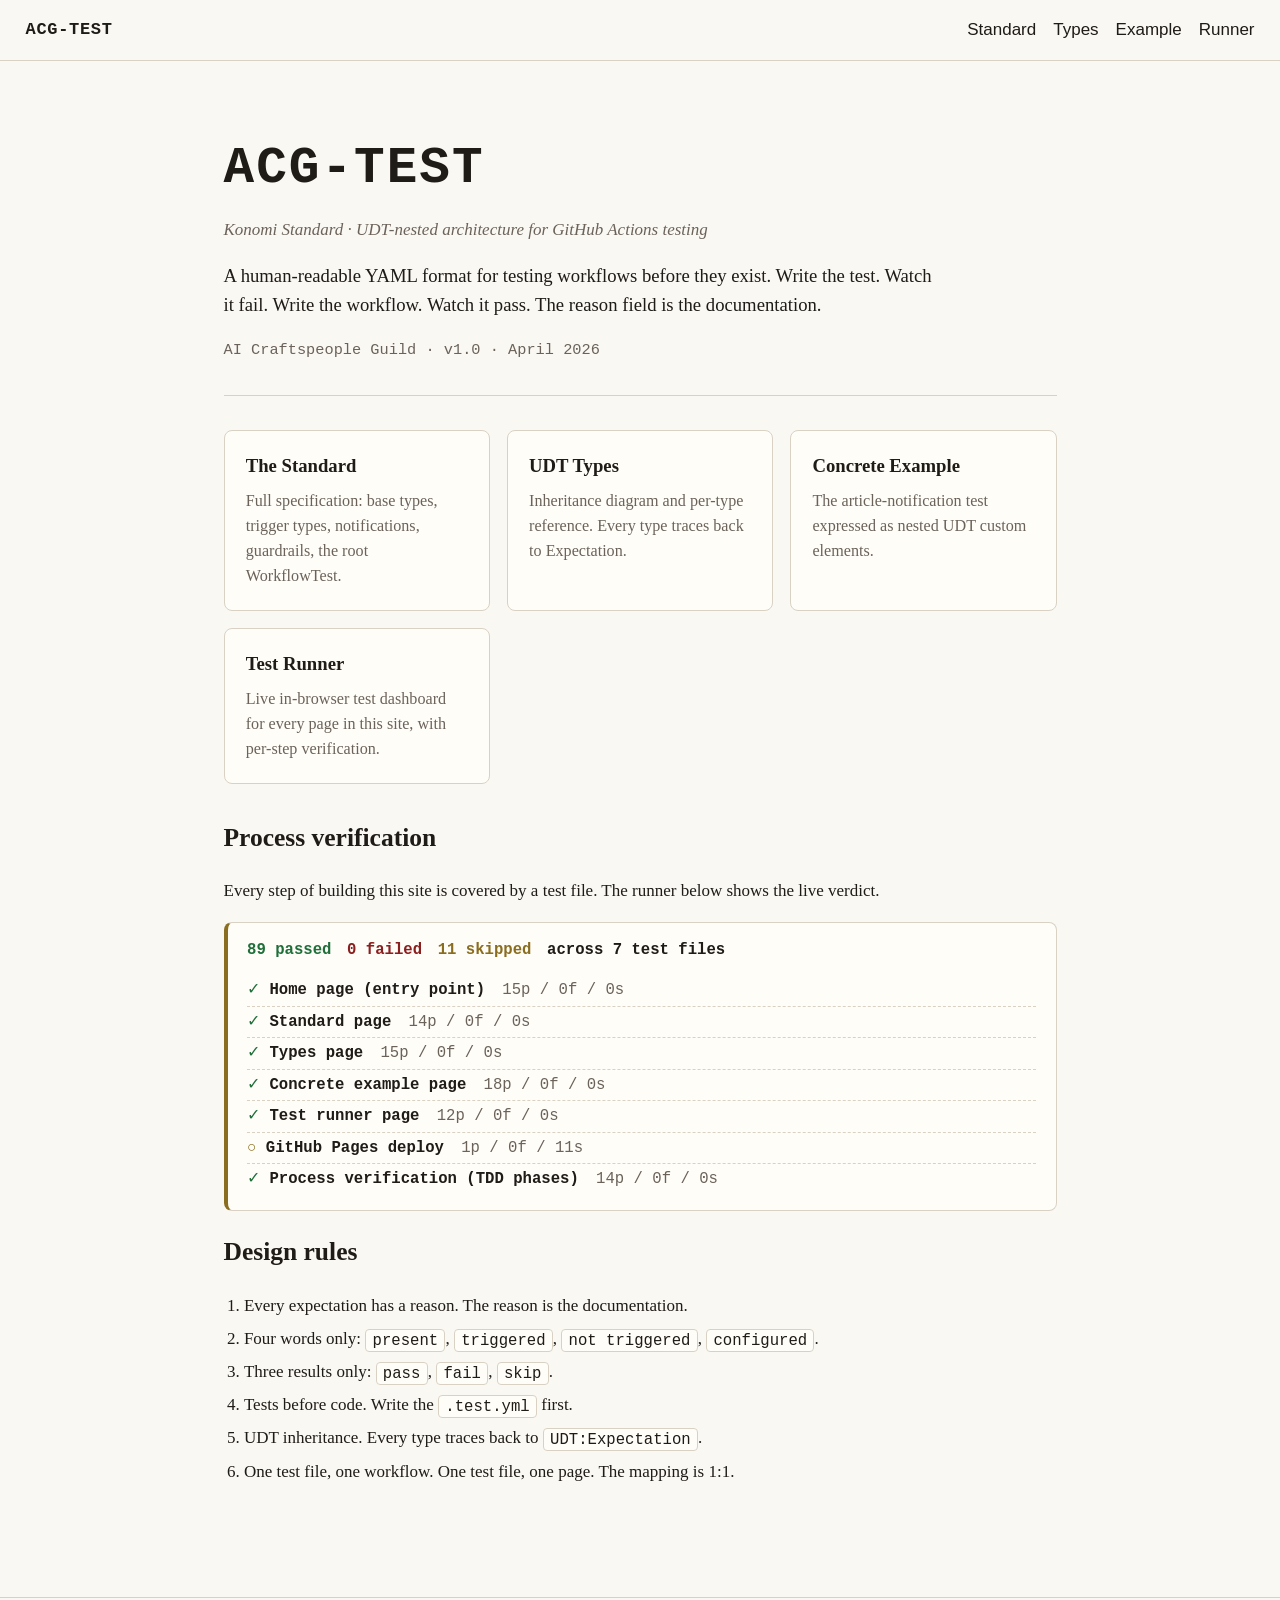
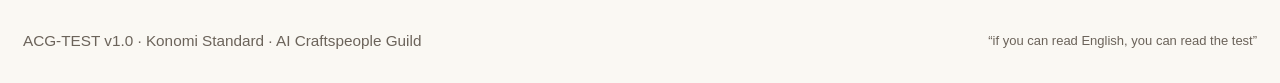
==== index.html @ 83467461 "Build ACG-TEST as a GitHub Pages app with test verification per page - index.html at repo root as th" ====
<!doctype html>
<html lang="en">
<head>
  <meta charset="utf-8">
  <meta name="viewport" content="width=device-width,initial-scale=1">
  <title>ACG-TEST · Workflow Testing Standard</title>
  <meta name="description" content="Human-readable YAML format for testing GitHub Actions workflows before they exist. Konomi Standard UDT-nested architecture.">
  <link rel="stylesheet" href="assets/style.css">
  <script type="module" src="assets/udt-elements.js"></script>
  <script type="module" src="assets/test-runner.js"></script>
</head>
<body data-page="index">
  <header class="site">
    <a class="brand" href="./index.html">ACG-TEST</a>
    <nav class="site-nav">
      <a href="./pages/standard.html">Standard</a>
      <a href="./pages/types.html">Types</a>
      <a href="./pages/example.html">Example</a>
      <a href="./pages/runner.html">Runner</a>
    </nav>
  </header>

  <main>
    <section class="hero">
      <h1>ACG-TEST</h1>
      <p class="tagline">Konomi Standard · UDT-nested architecture for GitHub Actions testing</p>
      <p class="lede">
        A human-readable YAML format for testing workflows before they exist.
        Write the test. Watch it fail. Write the workflow. Watch it pass.
        The reason field is the documentation.
      </p>
      <p class="version">AI Craftspeople Guild · v1.0 · April 2026</p>
    </section>

    <section class="card-grid">
      <a class="card" href="./pages/standard.html">
        <h2>The Standard</h2>
        <p>Full specification: base types, trigger types, notifications, guardrails, the root WorkflowTest.</p>
      </a>
      <a class="card" href="./pages/types.html">
        <h2>UDT Types</h2>
        <p>Inheritance diagram and per-type reference. Every type traces back to Expectation.</p>
      </a>
      <a class="card" href="./pages/example.html">
        <h2>Concrete Example</h2>
        <p>The article-notification test expressed as nested UDT custom elements.</p>
      </a>
      <a class="card" href="./pages/runner.html">
        <h2>Test Runner</h2>
        <p>Live in-browser test dashboard for every page in this site, with per-step verification.</p>
      </a>
    </section>

    <section>
      <h2>Process verification</h2>
      <p>Every step of building this site is covered by a test file. The runner below shows the live verdict.</p>
      <div id="site-summary" class="summary" aria-live="polite">Loading test summary&hellip;</div>
    </section>

    <section>
      <h2>Design rules</h2>
      <ol class="rules">
        <li>Every expectation has a reason. The reason is the documentation.</li>
        <li>Four words only: <code>present</code>, <code>triggered</code>, <code>not triggered</code>, <code>configured</code>.</li>
        <li>Three results only: <code>pass</code>, <code>fail</code>, <code>skip</code>.</li>
        <li>Tests before code. Write the <code>.test.yml</code> first.</li>
        <li>UDT inheritance. Every type traces back to <code>UDT:Expectation</code>.</li>
        <li>One test file, one workflow. One test file, one page. The mapping is 1:1.</li>
      </ol>
    </section>
  </main>

  <footer class="site">
    <p>ACG-TEST v1.0 · Konomi Standard · AI Craftspeople Guild</p>
    <p class="quiet">&ldquo;if you can read English, you can read the test&rdquo;</p>
  </footer>
</body>
</html>
---- assets/style.css ----
:root {
  --bg: #faf8f3;
  --ink: #1f1b17;
  --dim: #6b635a;
  --line: #d9d2c4;
  --accent: #7b3f00;
  --good: #1f6f3a;
  --bad: #8a1f1f;
  --skip: #8a6d1f;
  --card: #fffdf8;
  --mono: ui-monospace, SFMono-Regular, Menlo, Consolas, monospace;
  --serif: Iowan Old Style, Palatino, Georgia, serif;
  --sans: -apple-system, BlinkMacSystemFont, Segoe UI, Roboto, sans-serif;
}

* { box-sizing: border-box; }

html, body {
  margin: 0;
  padding: 0;
  background: var(--bg);
  color: var(--ink);
  font-family: var(--serif);
  font-size: 17px;
  line-height: 1.55;
}

a { color: var(--accent); text-decoration: none; }
a:hover { text-decoration: underline; }

code, pre { font-family: var(--mono); font-size: 0.92em; }
pre {
  background: var(--card);
  border: 1px solid var(--line);
  border-radius: 6px;
  padding: 1em;
  overflow-x: auto;
  line-height: 1.5;
}
pre.tree { white-space: pre; }

header.site, footer.site {
  border-bottom: 1px solid var(--line);
  padding: 1em 1.5em;
  display: flex;
  align-items: center;
  justify-content: space-between;
  gap: 1em;
  flex-wrap: wrap;
  font-family: var(--sans);
}
footer.site {
  border-top: 1px solid var(--line);
  border-bottom: 0;
  margin-top: 4em;
  font-size: 0.9em;
  color: var(--dim);
}
.brand {
  font-weight: 700;
  letter-spacing: 0.04em;
  font-family: var(--mono);
  color: var(--ink);
}
.site-nav { display: flex; gap: 1em; flex-wrap: wrap; }
.site-nav a { color: var(--ink); }
.site-nav a[aria-current="page"] { color: var(--accent); border-bottom: 2px solid var(--accent); }

main {
  max-width: 52em;
  margin: 0 auto;
  padding: 2em 1.5em;
}
main.prose h1 { font-size: 2.2em; margin: 0 0 0.3em; }
main.prose h2 { margin-top: 2em; font-size: 1.4em; border-bottom: 1px solid var(--line); padding-bottom: 0.25em; }
main.prose h3 { margin-top: 1.5em; font-size: 1.1em; }

.hero { padding: 2em 0 1em; border-bottom: 1px solid var(--line); margin-bottom: 2em; }
.hero h1 { font-size: 3em; margin: 0; letter-spacing: 0.04em; font-family: var(--mono); }
.tagline { font-style: italic; color: var(--dim); margin: 0.5em 0 1em; }
.lede { font-size: 1.1em; max-width: 38em; }
.version { color: var(--dim); font-size: 0.9em; margin-top: 1em; font-family: var(--mono); }

.card-grid {
  display: grid;
  grid-template-columns: repeat(auto-fit, minmax(15em, 1fr));
  gap: 1em;
  margin: 2em 0;
}
.card {
  display: block;
  padding: 1.25em;
  background: var(--card);
  border: 1px solid var(--line);
  border-radius: 8px;
  color: var(--ink);
}
.card:hover { border-color: var(--accent); text-decoration: none; }
.card h2 { margin: 0 0 0.4em; font-size: 1.1em; }
.card p { margin: 0; color: var(--dim); font-size: 0.95em; }

.rules { padding-left: 1.2em; }
.rules li { margin-bottom: 0.4em; }
.rules code { background: var(--card); padding: 0.1em 0.4em; border-radius: 4px; border: 1px solid var(--line); }

.quiet { color: var(--dim); font-size: 0.85em; }

/* UDT custom elements */
udt-workflowtest {
  display: block;
  border: 2px solid var(--accent);
  border-radius: 8px;
  padding: 1.25em;
  background: var(--card);
  margin: 1em 0;
}
udt-workflowtest::before {
  content: "UDT:WorkflowTest · " attr(test);
  display: block;
  font-family: var(--mono);
  font-size: 0.85em;
  color: var(--accent);
  margin-bottom: 0.5em;
  font-weight: 700;
}

udt-expectation,
udt-eventtrigger,
udt-pathwatch,
udt-guardrail,
udt-secret,
udt-notification,
udt-field {
  display: block;
  border-left: 3px solid var(--line);
  padding: 0.5em 0.75em;
  margin: 0.5em 0;
  background: var(--bg);
  border-radius: 0 4px 4px 0;
  font-family: var(--mono);
  font-size: 0.9em;
}

udt-expectation[data-ok="true"],
udt-eventtrigger[data-ok="true"],
udt-pathwatch[data-ok="true"],
udt-guardrail[data-ok="true"],
udt-secret[data-ok="true"],
udt-field[data-ok="true"] { border-left-color: var(--good); }
udt-expectation[data-ok="false"],
udt-eventtrigger[data-ok="false"],
udt-pathwatch[data-ok="false"],
udt-guardrail[data-ok="false"],
udt-secret[data-ok="false"],
udt-field[data-ok="false"] { border-left-color: var(--bad); }

.type-card {
  border: 1px solid var(--line);
  border-radius: 8px;
  padding: 1em 1.25em;
  margin: 1.5em 0;
  background: var(--card);
}
.type-card > header { border: 0; padding: 0; margin-bottom: 0.5em; display: block; }
.type-card > header h2 { margin: 0; border: 0; padding: 0; }
.type-card .kind { color: var(--dim); font-family: var(--mono); font-size: 0.85em; margin: 0.2em 0 0.8em; }

/* Summary / runner output */
.summary {
  border: 1px solid var(--line);
  border-radius: 8px;
  background: var(--card);
  padding: 1em 1.25em;
  margin: 1em 0;
  font-family: var(--mono);
  font-size: 0.92em;
}
.summary.verdict-green { border-left: 4px solid var(--good); }
.summary.verdict-red { border-left: 4px solid var(--bad); }
.summary.verdict-yellow { border-left: 4px solid var(--skip); }

.summary .totals { display: flex; gap: 1em; margin-bottom: 0.8em; font-weight: 700; }
.summary .totals .p { color: var(--good); }
.summary .totals .f { color: var(--bad); }
.summary .totals .s { color: var(--skip); }

.summary ul { list-style: none; padding: 0; margin: 0; }
.summary li { padding: 0.2em 0; border-top: 1px dashed var(--line); }
.summary li:first-child { border-top: 0; }
.summary .pass::before { content: "\2713  "; color: var(--good); }
.summary .fail::before { content: "\2717  "; color: var(--bad); }
.summary .skip::before { content: "\25CB  "; color: var(--skip); }

.summary .reason { color: var(--dim); margin-left: 0.5em; }

.process { list-style: none; padding: 0; counter-reset: s; }
.process li { padding: 0.4em 0; border-bottom: 1px dashed var(--line); counter-increment: s; font-family: var(--mono); font-size: 0.92em; }
.process li::before { content: counter(s) ". "; color: var(--dim); }
.process .r { float: right; color: var(--dim); }
.process .r.pass { color: var(--good); }
.process .r.fail { color: var(--bad); }
.process .r.skip { color: var(--skip); }

#test-list details { margin: 0.5em 0; border: 1px solid var(--line); border-radius: 6px; background: var(--card); }
#test-list summary { padding: 0.6em 0.9em; cursor: pointer; font-family: var(--mono); font-size: 0.92em; }
#test-list summary .badge { float: right; font-weight: 700; }
#test-list .badge.pass { color: var(--good); }
#test-list .badge.fail { color: var(--bad); }
#test-list .badge.skip { color: var(--skip); }
#test-list .body { padding: 0 1em 0.8em; }
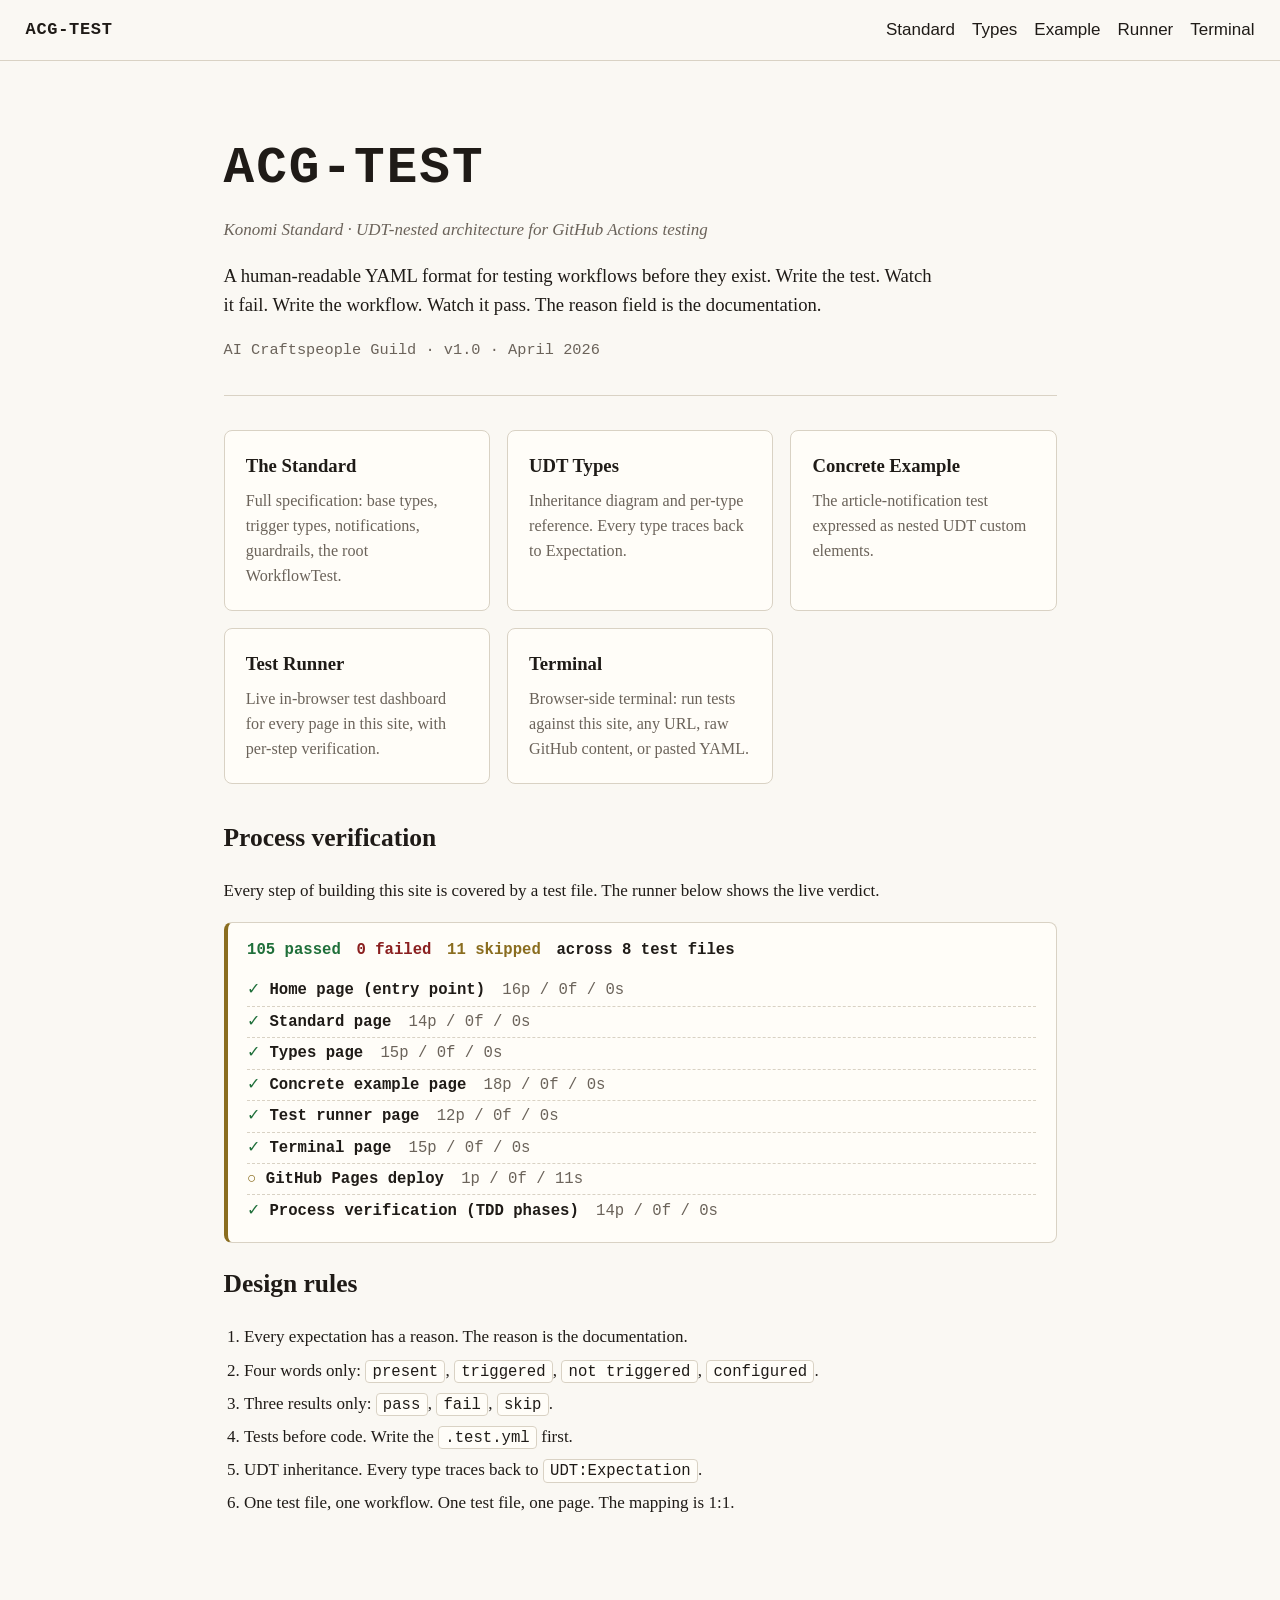
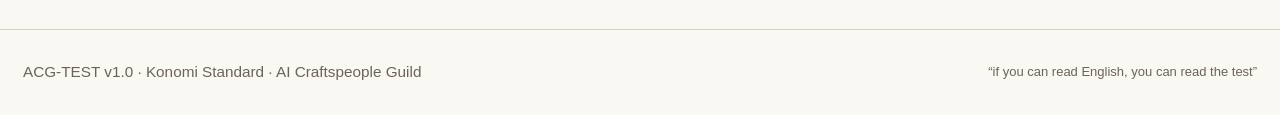
==== commit 98d5f3c4: "Add browser terminal for testing local site, remote URLs, GitHub repos, and pasted YAML - pages/term" ====
--- a/index.html
+++ b/index.html
@@ -17,6 +17,7 @@
       <a href="./pages/types.html">Types</a>
       <a href="./pages/example.html">Example</a>
       <a href="./pages/runner.html">Runner</a>
+      <a href="./pages/terminal.html">Terminal</a>
     </nav>
   </header>
 
@@ -49,6 +50,10 @@
         <h2>Test Runner</h2>
         <p>Live in-browser test dashboard for every page in this site, with per-step verification.</p>
       </a>
+      <a class="card" href="./pages/terminal.html">
+        <h2>Terminal</h2>
+        <p>Browser-side terminal: run tests against this site, any URL, raw GitHub content, or pasted YAML.</p>
+      </a>
     </section>
 
     <section>
--- a/assets/style.css
+++ b/assets/style.css
@@ -208,3 +208,80 @@
 #test-list .badge.fail { color: var(--bad); }
 #test-list .badge.skip { color: var(--skip); }
 #test-list .body { padding: 0 1em 0.8em; }
+
+/* Terminal */
+.terminal {
+  background: #0f1115;
+  color: #e6e1d6;
+  border: 1px solid #2b2f38;
+  border-radius: 8px;
+  padding: 0.75em 1em;
+  font-family: var(--mono);
+  font-size: 0.9em;
+  display: flex;
+  flex-direction: column;
+  min-height: 22em;
+}
+.term-output {
+  flex: 1;
+  margin: 0 0 0.6em;
+  padding: 0;
+  background: transparent;
+  border: 0;
+  color: inherit;
+  white-space: pre-wrap;
+  overflow-y: auto;
+  max-height: 28em;
+  font-family: inherit;
+  font-size: inherit;
+  line-height: 1.4;
+}
+.term-form { display: flex; gap: 0.5em; align-items: baseline; }
+.term-prompt { color: #8aa9ff; flex: 0 0 auto; }
+.term-input {
+  flex: 1;
+  background: transparent;
+  border: 0;
+  outline: none;
+  color: inherit;
+  font-family: inherit;
+  font-size: inherit;
+  caret-color: #e6e1d6;
+}
+.t-pass { color: #6fd97f; }
+.t-fail { color: #ff7a7a; }
+.t-skip { color: #f0c674; }
+.t-info { color: #8aa9ff; }
+.t-echo { color: #b9b3a4; }
+
+dialog#paste-dialog {
+  border: 1px solid var(--line);
+  border-radius: 8px;
+  background: var(--card);
+  padding: 1.25em;
+  width: min(40em, 92vw);
+  font-family: var(--sans);
+}
+dialog#paste-dialog::backdrop { background: rgba(31, 27, 23, 0.5); }
+dialog#paste-dialog h2 { margin: 0 0 0.4em; font-size: 1.1em; }
+dialog#paste-dialog textarea {
+  width: 100%;
+  font-family: var(--mono);
+  font-size: 0.9em;
+  padding: 0.6em;
+  border: 1px solid var(--line);
+  border-radius: 6px;
+  background: var(--bg);
+  color: var(--ink);
+}
+.dialog-actions { display: flex; justify-content: flex-end; gap: 0.6em; margin-top: 0.8em; }
+.dialog-actions button {
+  font-family: var(--sans);
+  font-size: 0.95em;
+  padding: 0.4em 1em;
+  border: 1px solid var(--line);
+  background: var(--card);
+  border-radius: 6px;
+  cursor: pointer;
+}
+#paste-run { background: var(--accent); color: #fff; border-color: var(--accent); }
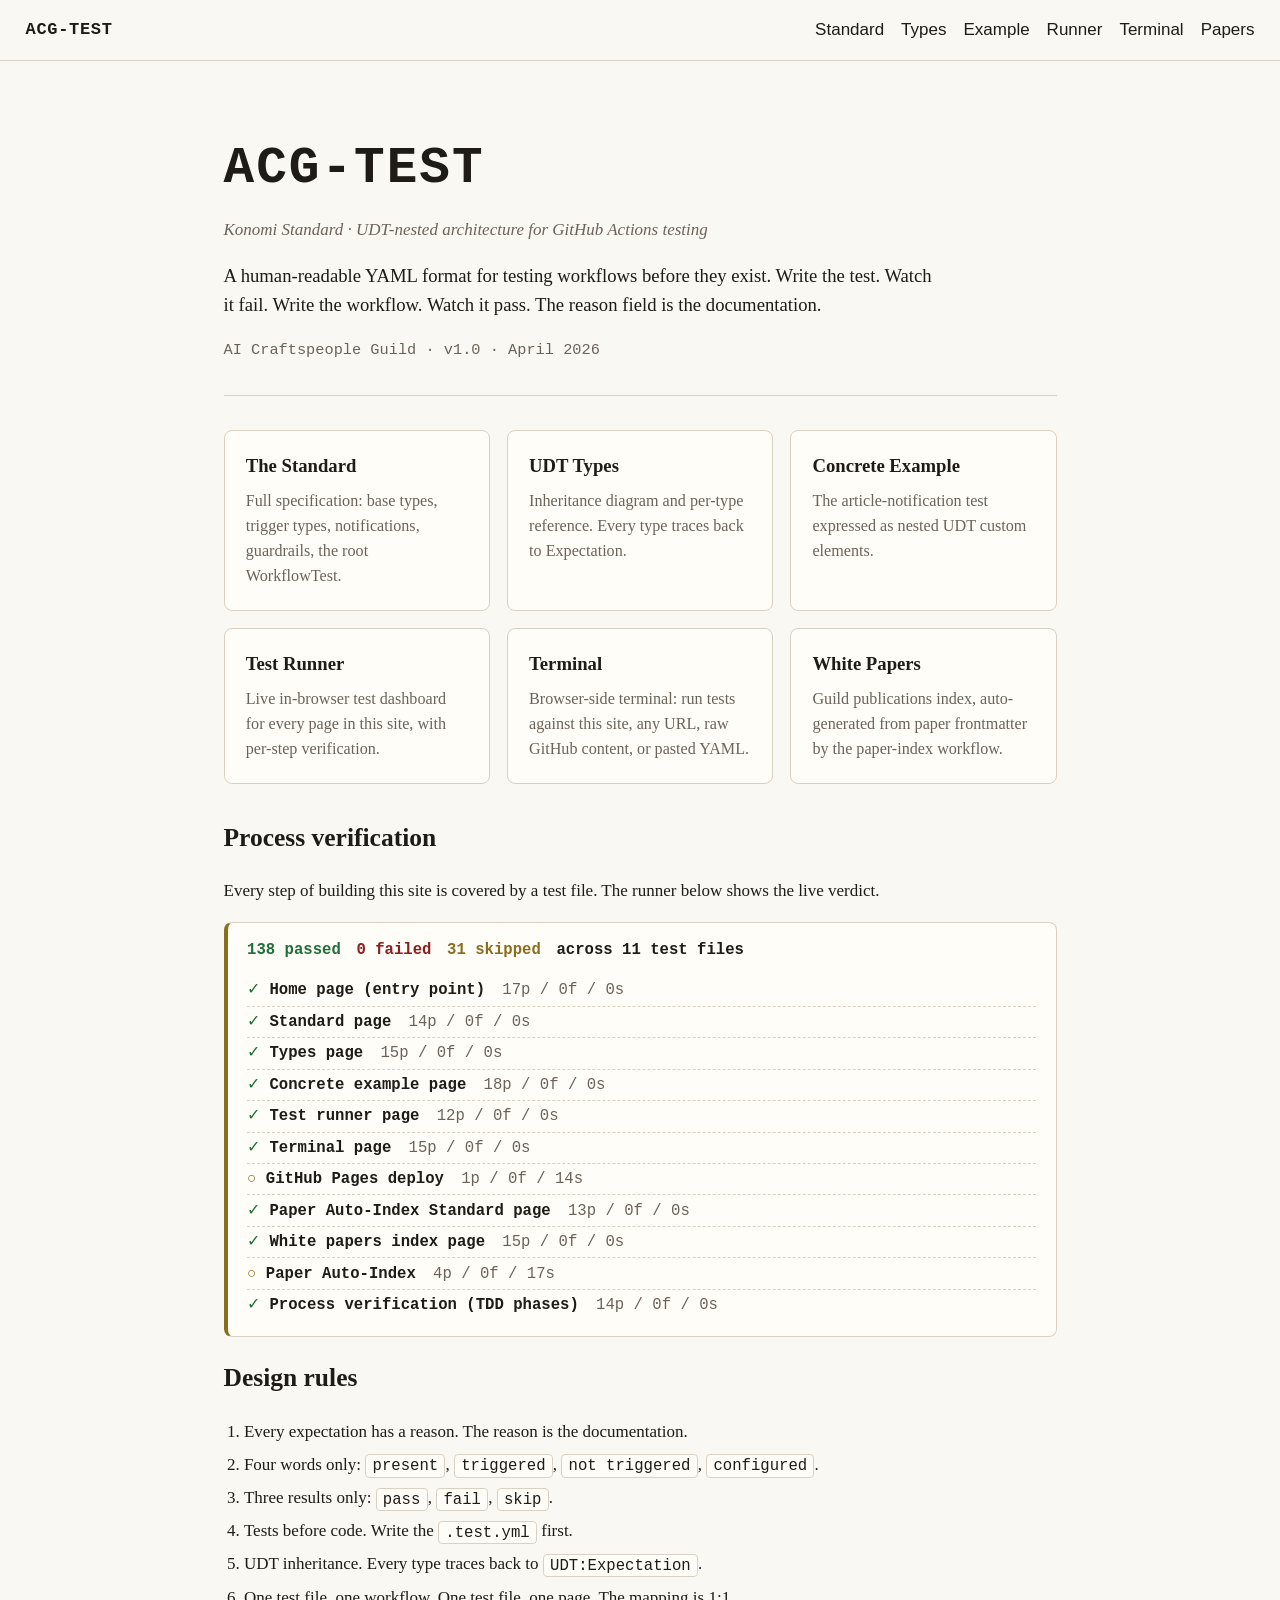
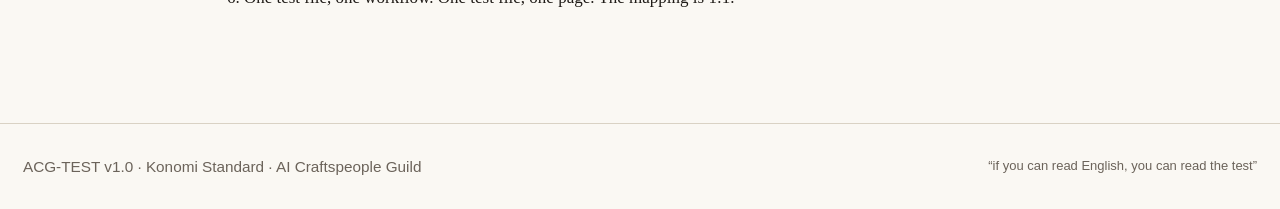
==== commit 4770606c: "Implement Paper Auto-Index Standard (ACG-STD-AUTOPARSE-2026) The standard document itself lives at p" ====
--- a/index.html
+++ b/index.html
@@ -18,6 +18,7 @@
       <a href="./pages/example.html">Example</a>
       <a href="./pages/runner.html">Runner</a>
       <a href="./pages/terminal.html">Terminal</a>
+      <a href="./white-papers.html">Papers</a>
     </nav>
   </header>
 
@@ -54,6 +55,10 @@
         <h2>Terminal</h2>
         <p>Browser-side terminal: run tests against this site, any URL, raw GitHub content, or pasted YAML.</p>
       </a>
+      <a class="card" href="./white-papers.html">
+        <h2>White Papers</h2>
+        <p>Guild publications index, auto-generated from paper frontmatter by the paper-index workflow.</p>
+      </a>
     </section>
 
     <section>
--- a/assets/style.css
+++ b/assets/style.css
@@ -285,3 +285,67 @@
   cursor: pointer;
 }
 #paste-run { background: var(--accent); color: #fff; border-color: var(--accent); }
+
+/* Paper cards */
+.paper-section { margin: 2em 0; }
+.paper-section h2 {
+  border-bottom: 1px solid var(--line);
+  padding-bottom: 0.2em;
+  margin-top: 1.5em;
+}
+article.paper-card {
+  display: block;
+  background: var(--card);
+  border: 1px solid var(--line);
+  border-left: 4px solid var(--accent);
+  border-radius: 8px;
+  padding: 1.1em 1.25em;
+  margin: 1em 0;
+}
+article.paper-card .paper-meta {
+  display: flex;
+  gap: 1em;
+  flex-wrap: wrap;
+  color: var(--dim);
+  font-size: 0.85em;
+  font-family: var(--mono);
+  margin-bottom: 0.4em;
+}
+article.paper-card .paper-id { margin-left: auto; }
+article.paper-card .paper-type-badge {
+  display: inline-block;
+  background: var(--accent);
+  color: #fff;
+  padding: 0.15em 0.6em;
+  border-radius: 4px;
+  font-size: 0.78em;
+  font-family: var(--mono);
+  letter-spacing: 0.03em;
+  text-transform: uppercase;
+  margin-bottom: 0.3em;
+}
+article.paper-card .paper-status-badge {
+  display: inline-block;
+  background: var(--skip);
+  color: #fff;
+  padding: 0.15em 0.6em;
+  border-radius: 4px;
+  font-size: 0.78em;
+  font-family: var(--mono);
+  margin-left: 0.4em;
+  text-transform: uppercase;
+  letter-spacing: 0.03em;
+}
+article.paper-card h3 { margin: 0.2em 0 0.4em; font-size: 1.2em; }
+article.paper-card .paper-abstract { margin: 0 0 0.6em; color: var(--ink); }
+article.paper-card .paper-tags { display: flex; gap: 0.4em; flex-wrap: wrap; margin-bottom: 0.6em; }
+article.paper-card .paper-tags .tag {
+  background: var(--bg);
+  border: 1px solid var(--line);
+  border-radius: 999px;
+  padding: 0.1em 0.7em;
+  font-size: 0.8em;
+  font-family: var(--mono);
+  color: var(--dim);
+}
+article.paper-card .paper-link { font-weight: 700; }
